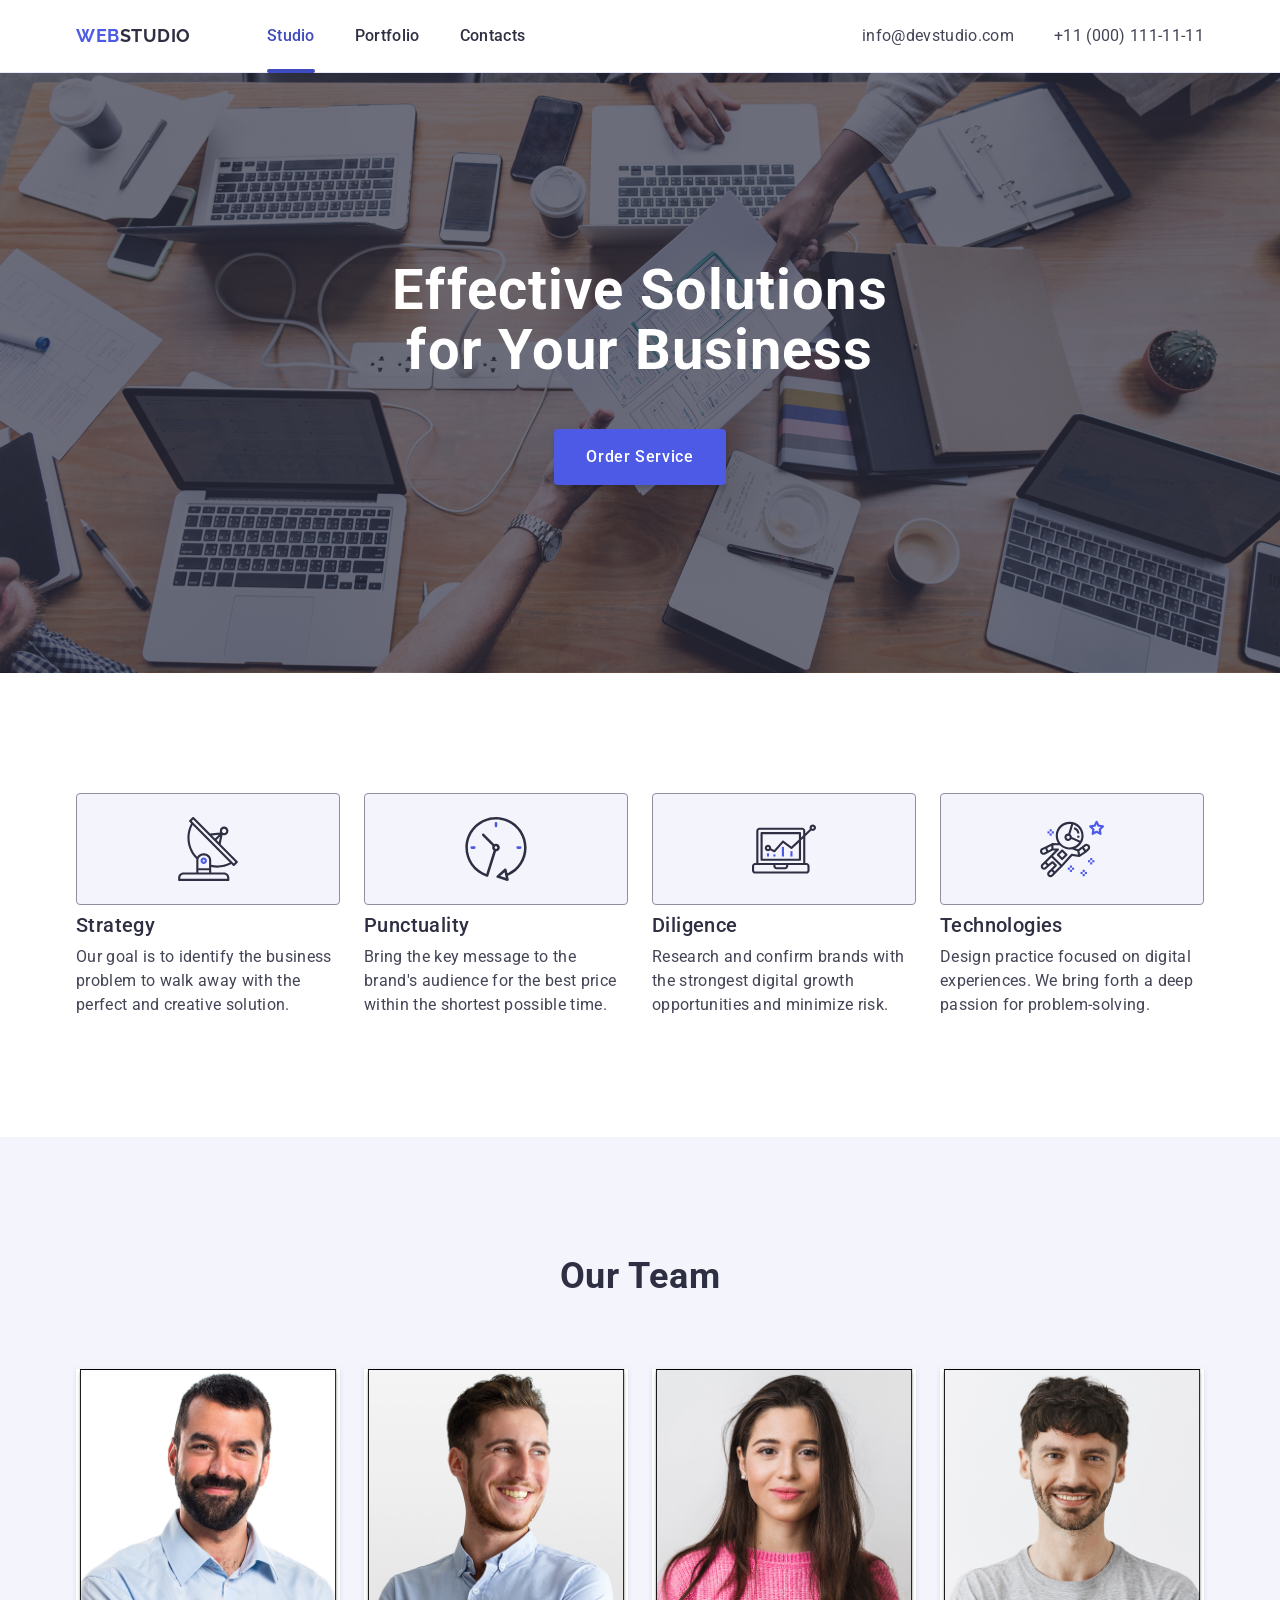
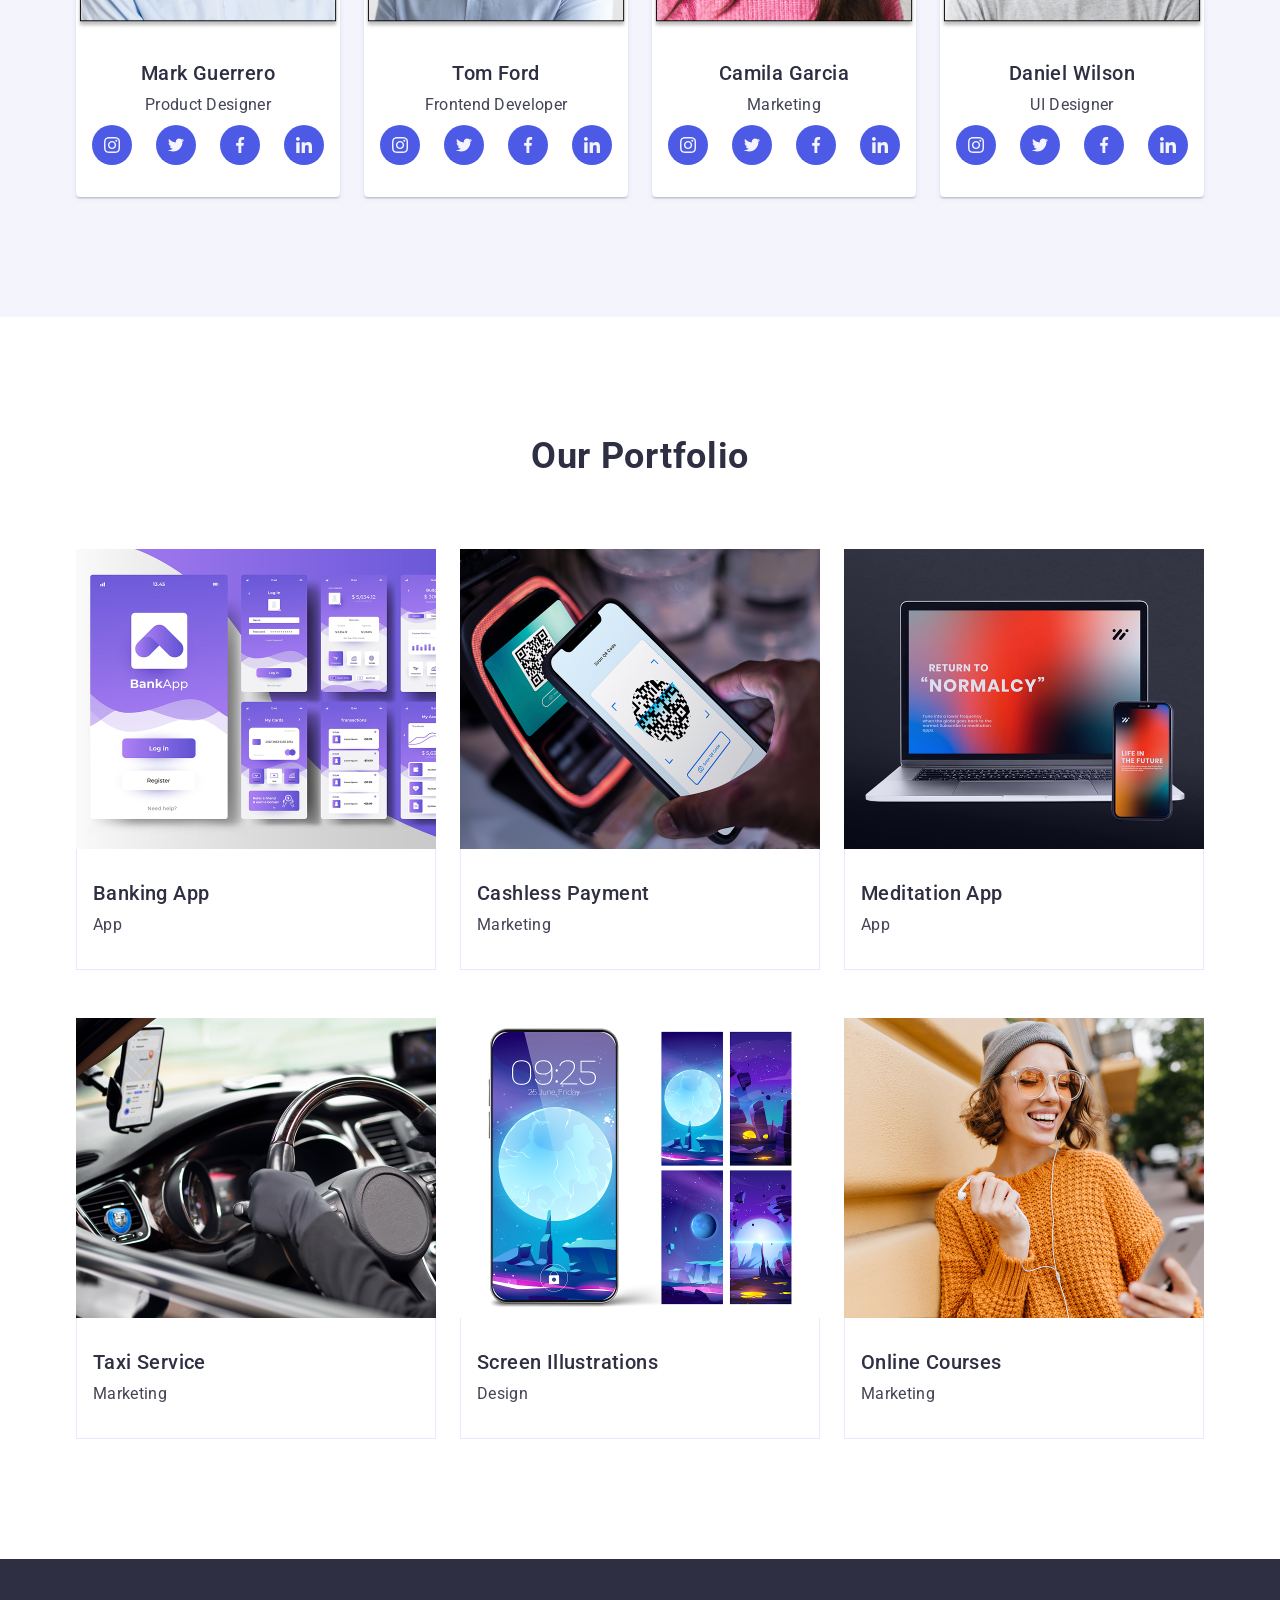
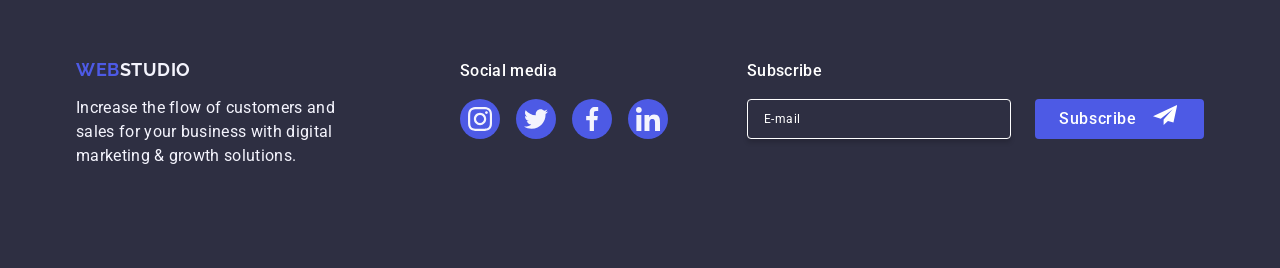
==== index.html @ 152a60a1 "Initial commit" ====
<!DOCTYPE html>
<html lang="en">

<head>
    <meta charset="UTF-8">
    <meta name="viewport" content="width=device-width, initial-scale=1.0">
    <title>Document</title>
    <link rel="preconnect" href="https://fonts.googleapis.com">
    <link rel="preconnect" href="https://fonts.gstatic.com" crossorigin>
    <link href="https://fonts.googleapis.com/css2?family=Raleway:ital,wght@0,100..900;1,100..900&family=Roboto:ital,wght@0,100..900;1,100..900&display=swap" rel="stylesheet">
    <link rel="stylesheet" href="https://cdnjs.cloudflare.com/ajax/libs/modern-normalize/3.0.1/modern-normalize.min.css" integrity="sha512-q6WgHqiHlKyOqslT/lgBgodhd03Wp4BEqKeW6nNtlOY4quzyG3VoQKFrieaCeSnuVseNKRGpGeDU3qPmabCANg==" crossorigin="anonymous" referrerpolicy="no-referrer"/>
    <link rel="stylesheet" href="./css/styles.css"/>
</head>

<body>
    <header class="header">
        <div class="container">
        <div class="start-point">
         <nav class="aligner">
             <a href="./index.html" class="logo"><span class="accent">Web</span>Studio</a>

              <ul class="nav">
                  <li>
                    <a href="./index.html" class="main-link current">Studio</a>
                  </li>
                  <li><a href="" class="nav-link">Portfolio</a></li>
                  <li><a href="" class="nav-link">Contacts</a></li>
              </ul>
         </nav>

         <address class="contacts">
              <ul class="contacts-list">
                  <li><a href="mailto:info@devstudio.com" class="link">info@devstudio.com</a></li>
                  <li><a href="tel:+110001111111" class="link">+11 (000) 111-11-11</a></li>
              </ul>
         </address>
        </div>
        </div>
    </header>

    <main class="main">
        
            <section class="main-page">
                <div class="container"> 
                <h1 class="main-title">Effective Solutions for Your Business</h1>
                
                <button type="button" class="main-page-button">Order Service</button>
                </div>
            </section>
       

        
            <section class="features-section">
                <div class="container">
                <h2 class="visually-hidden">Our Features</h2>
                <ul class="feature-list">
                    <li class="feature-item">

                        <div class="feature-icon-box">
                        <svg width="64" height="64">
                            <use href="./images/icons.svg#icon-antenna"></use>
                        </svg>
                        </div>

                        <h3 class="mini-title">Strategy</h3>
                        <p class="features-text">Our goal is to identify the business problem to walk away with the perfect and creative solution.</p>
                    </li>
                    <li class="feature-item">

                        <div class="feature-icon-box">
                        <svg width="64" height="64">
                            <use href="./images/icons.svg#icon-clock"></use>
                        </svg>
                        </div>

                        <h3 class="mini-title">Punctuality</h3>
                        <p class="features-text">Bring the key message to the brand's audience for the best price within the shortest possible time.</p>
                    </li>
                    <li class="feature-item">

                        <div class="feature-icon-box">
                        <svg width="64" height="64">
                            <use href="./images/icons.svg#icon-diagram"></use>
                        </svg>
                        </div>

                        <h3 class="mini-title">Diligence</h3>
                        <p class="features-text">Research and confirm brands with the strongest digital growth opportunities and minimize risk.</p>
                    </li>
                    <li class="feature-item">

                        <div class="feature-icon-box">
                        <svg width="64" height="64">
                            <use href="./images/icons.svg#icon-astronaut"></use>
                        </svg>
                        </div>

                        <h3 class="mini-title">Technologies</h3>
                        <p class="features-text">Design practice focused on digital experiences. We bring forth a deep passion for problem-solving.</p>
                    </li>
                </ul>
                 </div>
            </section>
       

        
            <section class="our-team-wrapper">
                <div class="container">
                <h2 class="team-section-title">Our Team</h2>
                <ul class="our-team-list">
                    <li class="our-team-item">
                        <img src="./images/img-3.jpg" alt="Dark-haired bearded man" width="264" height="260" />
                        <div class="team-bottom-text">
                        <h3 class="team-name text-center">Mark Guerrero</h3>
                        <p class="team-description text-center" >Product Designer</p>
                        
                        <ul class="social-list">
  <li class="social-item">
    <a href="#" class="social-link">
      <svg width="16" height="16" class="social-icon">
        <use href="./images/icons.svg#icon-instagram"></use>
      </svg>
    </a>
  </li>

  <li class="social-item">
    <a href="#" class="social-link">
      <svg width="16" height="16" class="social-icon">
        <use href="./images/icons.svg#icon-twitter"></use>
      </svg>
    </a>
  </li>

  <li class="social-item">
    <a href="#" class="social-link">
      <svg width="16" height="16" class="social-icon">
        <use href="./images/icons.svg#icon-facebook"></use>
      </svg>
    </a>
  </li>

  <li class="social-item">
    <a href="#" class="social-link">
      <svg width="16" height="16" class="social-icon">
        <use href="./images/icons.svg#icon-linkedin"></use>
      </svg>
    
    </a>
  </li>

</ul>
</div>
                    </li>
                    <li class="our-team-item">
                        <img src="./images/img-2.jpg" alt="Brown-haired man with a short beard" width="264" height="260" />
                        <div class="team-bottom-text">
                        <h3 class="team-name text-center">Tom Ford</h3>
                        <p class="team-description text-center">Frontend Developer</p>
                    
                    <ul class="social-list">
  <li class="social-item">
    <a href="#" class="social-link">
      <svg width="16" height="16" class="social-icon">
        <use href="./images/icons.svg#icon-instagram"></use>
      </svg>
    </a>
  </li>

  <li class="social-item">
    <a href="#" class="social-link">
      <svg width="16" height="16" class="social-icon">
        <use href="./images/icons.svg#icon-twitter"></use>
      </svg>
    </a>
  </li>

  <li class="social-item">
    <a href="#" class="social-link">
      <svg width="16" height="16" class="social-icon">
        <use href="./images/icons.svg#icon-facebook"></use>
      </svg>
    </a>
  </li>

  <li class="social-item">
    <a href="#" class="social-link">
      <svg width="16" height="16" class="social-icon">
        <use href="./images/icons.svg#icon-linkedin"></use>
      </svg>
    </a>
  </li>
</ul>
</div>
                    </li>
                    <li class="our-team-item">
                        <img src="./images/img-1.jpg" alt="Young lady with long dark hair" width="264" height="260" />
                        <div class="team-bottom-text">
                        <h3 class="team-name text-center">Camila Garcia</h3>
                        <p class="team-description text-center">Marketing</p>
                    
                    <ul class="social-list">
  <li class="social-item">
    <a href="#" class="social-link">
      <svg width="16" height="16" class="social-icon">
        <use href="./images/icons.svg#icon-instagram"></use>
      </svg>
    </a>
  </li>

  <li class="social-item">
    <a href="#" class="social-link">
      <svg width="16" height="16" class="social-icon">
        <use href="./images/icons.svg#icon-twitter"></use>
      </svg>
    </a>
  </li>

  <li class="social-item">
    <a href="#" class="social-link">
      <svg width="16" height="16" class="social-icon">
        <use href="./images/icons.svg#icon-facebook"></use>
      </svg>
    </a>
  </li>

  <li class="social-item">
    <a href="#" class="social-link">
      <svg width="16" height="16" class="social-icon">
        <use href="./images/icons.svg#icon-linkedin"></use>
      </svg>
    </a>
  </li>
</ul>
</div>
                    </li>
                    <li class="our-team-item">
                        <img src="./images/img.jpg" alt="A young smiling man with a disheveled hairstyle" width="264" height="260" />
                        <div class="team-bottom-text">
                        <h3 class="team-name text-center">Daniel Wilson</h3>
                        <p class="team-description text-center">UI Designer</p>
                    
                    <ul class="social-list">
  <li class="social-item">
    <a href="#" class="social-link">
      <svg width="16" height="16" class="social-icon">
        <use href="./images/icons.svg#icon-instagram"></use>
      </svg>
    </a>
  </li>

  <li class="social-item">
    <a href="#" class="social-link">
      <svg width="16" height="16" class="social-icon">
        <use href="./images/icons.svg#icon-twitter"></use>
      </svg>
    </a>
  </li>

  <li class="social-item">
    <a href="#" class="social-link">
      <svg width="16" height="16" class="social-icon">
        <use href="./images/icons.svg#icon-facebook"></use>
      </svg>
    </a>
  </li>

  <li class="social-item">
    <a href="#" class="social-link">
      <svg width="16" height="16" class="social-icon">
        <use href="./images/icons.svg#icon-linkedin"></use>
      </svg>
    </a>
  </li>
</ul>
</div>
                    </li>
                </ul>
                </div>
            </section>
        

        
            <section class="our-portfolio-wrapper">
            <div class="container">
                <h2 class="portfolio-section-title">Our Portfolio</h2>
                <ul class="portfolio-list">
                    <li class="portfolio-item">
                        <div class="portfolio-image-wrapper">
                        <img src="./images/row1-1.jpg" alt="Application pages" width="360" height="300"/>
                        <p class="portfolio-overlay">
            14 Stylish and User-Friendly App Design Concepts · Task Manager App · Calorie Tracker App · Exotic Fruit Ecommerce App · Cloud Storage App
        </p>
                        </div>
                        <div class="bottom-text">
                        <h3 class="portfolio-mini-title">Banking App</h3>
                        <p class="portfolio-description">App</p>
                        </div>
                    </li>
                    <li class="portfolio-item">
                        <div class="portfolio-image-wrapper">
                        <img src="./images/row1-2.jpg" alt="Debit mashing with phone payments" width="360" height="300"/>
                        <p class="portfolio-overlay">
            14 Stylish and User-Friendly App Design Concepts · Task Manager App · Calorie Tracker App · Exotic Fruit Ecommerce App · Cloud Storage App
          </p>
                        </div>
                        <div class="bottom-text">
                        <h3 class="portfolio-mini-title">Cashless Payment</h3>
                        <p class="portfolio-description">Marketing</p>
                        </div>
                    </li>
                    <li class="portfolio-item">
                        <div class="portfolio-image-wrapper">
                        <img src="./images/row1-3.jpg" alt="Laptop and phone applications" width="360" height="300"/>
                        <p class="portfolio-overlay">
            14 Stylish and User-Friendly App Design Concepts · Task Manager App · Calorie Tracker App · Exotic Fruit Ecommerce App · Cloud Storage App
        </p>
                        </div>
                        <div class="bottom-text">
                        <h3 class="portfolio-mini-title">Meditation App</h3>
                        <p class="portfolio-description">App</p>
                        </div>
                    </li>
                    <li class="portfolio-item">
                        <div class="portfolio-image-wrapper">
                        <img src="./images/row2-1.jpg" alt="Taxi Service apps" width="360" height="300"/>
                        <p class="portfolio-overlay">
            14 Stylish and User-Friendly App Design Concepts · Task Manager App · Calorie Tracker App · Exotic Fruit Ecommerce App · Cloud Storage App
        </p>
                        </div>
                        <div class="bottom-text">
                        <h3 class="portfolio-mini-title">Taxi Service</h3>
                        <p class="portfolio-description">Marketing</p>
                        </div>
                    </li>
                    <li class="portfolio-item">
                        <div class="portfolio-image-wrapper">
                        <img src="./images/row2-2.jpg" alt="Screen Illustrations" width="360" height="300"/>
                        <p class="portfolio-overlay">
            14 Stylish and User-Friendly App Design Concepts · Task Manager App · Calorie Tracker App · Exotic Fruit Ecommerce App · Cloud Storage App
        </p>
                        </div>
                        <div class="bottom-text">
                        <h3 class="portfolio-mini-title">Screen Illustrations</h3>
                        <p class="portfolio-description">Design</p>
                        </div>
                    </li>
                    <li class="portfolio-item">
                      <div class="portfolio-image-wrapper">
                        <img src="./images/row2-3.jpg" alt="Use of Online Courses app" width="360" height="300"/>
                        <p class="portfolio-overlay">
            14 Stylish and User-Friendly App Design Concepts · Task Manager App · Calorie Tracker App · Exotic Fruit Ecommerce App · Cloud Storage App
        </p>
      </div>
                        <div class="bottom-text">
                        <h3 class="portfolio-mini-title">Online Courses</h3>
                        <p class="portfolio-description">Marketing</p>
                        </div>
                    </li>
                </ul> 
            </div>
            </section>
       
    </main>

    <footer class="ending">
        <div class="container">


          <div class="footer-wrapper">
        <div class="footer-info">
        <a href="./index.html" class="ending-logo"><span class="accent">Web</span>Studio</a>

        <p class="ending-text">Increase the flow of customers and sales for your business with digital marketing & growth solutions.</p>
</div>

      <div class="footer-social">
  <p class="footer-social-title">Social media</p>

  <ul class="footer-social-list">
    <li class="footer-social-item">
      <a href="#" class="footer-social-link">
        <svg width="24" height="24" class="footer-social-icon">
          <use href="./images/icons.svg#icon-instagram"></use>
        </svg>
      </a>
    </li>

    <li class="footer-social-item">
      <a href="#" class="footer-social-link">
        <svg width="24" height="24" class="footer-social-icon">
          <use href="./images/icons.svg#icon-twitter"></use>
        </svg>
      </a>
    </li>

    <li class="footer-social-item">
      <a href="#" class="footer-social-link">
        <svg width="24" height="24" class="footer-social-icon">
          <use href="./images/icons.svg#icon-facebook"></use>
        </svg>
      </a>
    </li>

    <li class="footer-social-item">
      <a href="#" class="footer-social-link">
        <svg width="24" height="24" class="footer-social-icon">
          <use href="./images/icons.svg#icon-linkedin"></use>
        </svg>
      </a>
    </li>
  </ul>
</div> 

<div class="footer-subscribe">
  <p class="footer-subscribe-text">Subscribe</p>

  <form class="footer-form">
    <input 
      type="email" 
      name="email" 
      placeholder="E-mail"
      class="footer-input"
    />

    <button type="submit" class="footer-btn">
      Subscribe
      <span class="plane">
      <svg width="24" height="24">
        <use href="./images/icons.svg#icon-send"></use>
      </svg>
    </span>
    </button>
  </form>
</div>

</div>
        </div>
    </footer>

<div class="backdrop">
  <div class="modal">

    <button type="button" class="modal-close">
      <svg class="close-icon" width="8" height="8">
    <use href="./images/icons.svg#icon-close-black"></use>
  </svg>
    </button>

    <p class="modal-title">
      Leave your contacts and we will call you back
    </p>

    <form class="modal-form">

      <div class="form-field">  
<label for="user-name" class="form-label">Name</label>
 <div class="input-wrap">
<input type="text"  name="user-name" class="form-input" id="user-name" />
<svg class="input-icon" width="18" height="24">
    <use href="./images/icons.svg#icon-person-black"></use>
  </svg>
</div>
      </div>

      <div class="form-field">
        <label for="user-phone" class="form-label">Phone</label>
        <div class="input-wrap">  
        <input type="tel" name="user-phone" class="form-input" id="user-phone" />
         <svg class="input-icon" width="18" height="24">
    <use href="./images/icons.svg#icon-phone-black"></use>
  </svg>
</div>
      </div>

<div class="form-field">
        <label for="user-email" class="form-label">Email</label>
        <div class="input-wrap">
         <input type="email" name="user-email" class="form-input" id="user-email" />
        <svg class="input-icon" width="18" height="24">
    <use href="./images/icons.svg#icon-email-black"></use>
  </svg>      
</div>
      </div>

      <div class="form-field">
        <div class="input-wrap">
        <label for="user-comment" class="form-label">Comment</label>
        <textarea class="form-textarea" name="user-comment" placeholder="Text input" id="user-comment"></textarea>
</div>
      </div>

      <div class="form-checkbox">
     <input type="checkbox" id="policy" name="policy" class="checkbox-input visually-hidden"/>

<label for="policy" class="checkbox-label">
  <span class="custom-checkbox">
    <svg class="accept-icon" width="10" height="8">
      <use href="./images/icons.svg#icon-accept"></use>
    </svg>
  </span>

  <span class="checkbox-text">
    I accept the terms and conditions of the 
    <a href="" class="checkbox-link">Privacy Policy</a>
  </span>
</label>
    </div>

      <button type="submit" class="modal-btn">
        Send
      </button>

 </form>
 </div>
 </div>
</body>
</html>
---- css/styles.css ----
body{
    font-family: "Roboto", sans-serif;
    font-weight: 400;
    font-size: 16px;
    line-height: 1.5;
    letter-spacing: 0.02em;
    color: #434455;
    background-color: #fff;
    margin: 0;
    padding: 0;
}

a {
    text-decoration: none;
    color: #434455;
    font-style: normal;
}

address {
    font-style: normal;

}

ul {
    list-style-type: none;
    margin: 0;
    padding-left: 0;
}

img {
	display: block;
    max-width: 100%;
}

h1, h2, h3 {
    margin: 0;
}

p {
    margin: 0;
}

.text-center {
    text-align: center;
}

.header {
  border-bottom: 1px solid #e7e9fc;
  padding: 0;
  background: #fff;
  box-shadow: 0 1px 6px 0 rgba(46, 47, 66, 0.08), 0 1px 1px 0 rgba(46, 47, 66, 0.16), 0 2px 1px 0 rgba(46, 47, 66, 0.08);
background: #fff;
}


.container {
max-width: 1158px; 
padding: 0 15px;
margin: 0 auto; 
}

.logo {
    font-family: "Raleway", sans-serif;
    font-weight: 700;
    font-size: 18px;
    line-height: 1.17;
    letter-spacing: 0.03em;
    text-transform: uppercase;
    color: #2e2f42;
}

.accent {
    color: #4d5ae5;
}

.nav {
    display: flex;
    gap: 40px;
}

.link {
    padding: 24px 0;
    display: block;
    transition-property: color;
  transition-duration: 250ms;
  transition-timing-function: cubic-bezier(0.4, 0, 0.2, 1);
}

.link:hover, 
.link:focus {
    color: #404bbf;
}

.main-link {
    color: #2e2f42;
      font-weight: 500;
  padding: 24px 0;
  display: block;
  transition: color;
      transition-property: color;
    transition-duration: 250ms;
    transition-timing-function: cubic-bezier(0.4, 0, 0.2, 1);
}

.main-link:hover, .main-link:focus {
    color: #404bbf;
}

.current {
    color: #404bbf;
    position: relative;
}

.current::after {
    content: "";
    position: absolute;
    left: 0;
    bottom: -1px;

    width: 100%;
    height: 4px;

    background-color: #404bbf;
    border-radius: 2px;
}

.nav-link {
  font-weight: 500;
  padding: 24px 0;
  display: block;
  color: #2e2f42;
  transition: color;
      transition-property: color;
    transition-duration: 250ms;
    transition-timing-function: cubic-bezier(0.4, 0, 0.2, 1);
}

.nav-link:hover, .nav-link:focus {
    color: #404bbf;
}

.start-point {
    display: flex;
    justify-content: space-between;
    align-items: center;
}

.aligner {
      display: flex;
  align-items: center;
  gap: 76px;
}

.contacts-list {
  display: flex;
  gap: 40px;
}

.main-page {
background-color: #2e2f42;
background-image: linear-gradient(to bottom, rgba(46, 47, 66, 0.7), rgba(46, 47, 66, 0.7)), url("../images/people-office.jpg");
background-repeat: no-repeat; 
background-size: cover;
background-position: center;
padding-top: 188px;
text-align: center;
color: #fff;
padding-bottom: 188px;
max-width: 1440px;
margin: 0 auto
}

.main-title {
font-weight: 700;
font-size: 56px;
line-height: 1.07;
letter-spacing: 0.02em;
text-align: center;
color: #fff;
    max-width: 496px;
    margin: 0 auto 48px;
    padding: 0;
}

.main-page-button {
    box-shadow: 0 4px 4px 0 rgba(0, 0, 0, 0.15);
    background-color: #4d5ae5;
    font-weight: 500;
    font-size: 16px;
    line-height: 1.5;
    letter-spacing: 0.04em;
    color: #fff;
    cursor: pointer;
    border: none;
    padding: 16px 32px;
    border-radius: 4px;
    transition-property: background-color;
    transition-duration: 250ms;
    transition-timing-function: cubic-bezier(0.4, 0, 0.2, 1);
}

.main-page-button:hover,
.main-page-button:focus {
    background-color: #404bbf;
}

.mini-title {
    font-weight: 500;
    font-size: 20px;
    line-height: 1.2;
    letter-spacing: 0.02em;
    color: #2e2f42;
    margin-bottom: 8px;
    margin-top: 0;
    text-align: left;
}

.feature-list {
   display: flex;
  gap: 24px; 
}

.feature-icon-box {
    display: flex;
    align-items: center;
    justify-content: center;

    height: 112px;
    margin-bottom: 8px;

    background-color: #f4f4fd;
    border: 1px solid #8e8f99;
    border-radius: 4px;
}

.feature-item {
    width: calc((100% - 72px) / 4);
}

.features-text {
    text-align: left;
    margin-bottom: 0;
}

.features-section {
    padding: 120px 0;
}

.visually-hidden {
    position: absolute;
    width: 1px;
    height: 1px;
    margin: -1px;
    border: 0;
    padding: 0;

    white-space: nowrap;
    clip-path: inset(100%);
    clip: rect(0 0 0 0);
    overflow: hidden;
}

.team-section-title {
   font-weight: 700;
    font-size: 36px;
    line-height: 1.11;
    letter-spacing: 0.02em;
    text-align: center;
    color: #2e2f42;
 margin-bottom: 72px;
    padding-top: 0
}

.our-team-wrapper {
    background: #f4f4fd;
        padding: 120px 0;
    text-align: center;
}

.our-team-list {
    display: flex;
    gap: 24px;
    margin-top: 0
}

.our-team-item {
    background-color: #fff;
    border-radius: 0 0 4px 4px;
    box-shadow: 0 2px 1px 0 rgba(46, 47, 66, 0.08), 0 1px 1px 0 rgba(46, 47, 66, 0.16), 0 1px 6px 0 rgba(46, 47, 66, 0.08);
    flex-basis: calc((100% - 72px) / 4)
}

.team-bottom-text {
padding: 32px 16px;
}

.team-name {
text-align: center;
letter-spacing: 0.02em;
text-align: center;
color: #2e2f42;
font-weight: 500;
font-size: 20px;
line-height: 1.2;
    margin-top: 0;
    margin-bottom: 8px;
}

.team-description {
text-align: center;
font-weight: 400;
font-size: 16px;
line-height: 1.5;
letter-spacing: 0.02em;
color: #434455;
}

.social-list {
    display: flex;
    justify-content: center;
    gap: 24px;
    margin-top: 8px;
}

.social-item {
    width: 40px;
    height: 40px;
}

.social-link {
    width: 100%;
    height: 100%;

    display: flex;
    align-items: center;
    justify-content: center;

    background-color: #4d5ae5;
    border-radius: 50%;
    transition-property: background-color;
    transition-duration: 250ms;
    transition-timing-function: cubic-bezier(0.4, 0, 0.2, 1);
}

.social-icon {
    fill: #f4f4fd;
}

.social-link:hover,
.social-link:focus {
    background-color: #404bbf;
}

.portfolio-section-title {
font-weight: 700;
    font-size: 36px;
    line-height: 1.11;
    letter-spacing: 0.02em;
    text-align: center;
    color: #2e2f42;
    margin-bottom: 72px;
}

.portfolio-image-wrapper {
    position: relative;
    overflow: hidden;
}

.portfolio-overlay {
    position: absolute;
    top: 0;
    left: 0;

    width: 100%;
    height: 100%;

    background-color: #4d5ae5;
    color: #f4f4fd;

    padding: 40px 32px;

    transform: translateY(100%);
    transition-property: transform;
    transition-duration: 250ms;
    transition-timing-function: cubic-bezier(0.4, 0, 0.2, 1);
}

.portfolio-item {
    background: #fff;
    cursor: pointer;
    transition-property: box-shadow;
    transition-duration: 250ms;
    transition-timing-function: cubic-bezier(0.4, 0, 0.2, 1);
}

.portfolio-item:hover {
 box-shadow:
 0 2px 1px 0 rgba(46, 47, 66, 0.08), 
 0 1px 1px 0 rgba(46, 47, 66, 0.16),
 0 1px 6px 0 rgba(46, 47, 66, 0.08);
}

.portfolio-item:hover .portfolio-overlay {
    transform: translateY(0);
}

.portfolio-mini-title {
    font-weight: 500;
    font-size: 20px;
    line-height: 1.2;
    letter-spacing: 0.02em;
    color: #2e2f42;
    margin: 0 0 8px 0;
    padding: 0;
}

.portfolio-list {
    display: flex;
    flex-wrap: wrap;
    column-gap: 24px;
    row-gap: 48px;
}

.portfolio-description {
    font-weight: 400;
    font-size: 16px;
    line-height: 1.5;
    letter-spacing: 0.02em;
    color: #434455;
    margin: 0;
    text-align: left;
    margin: 0;
    padding: 0;
}

.our-portfolio-wrapper {
padding: 120px 0;
}

.bottom-text {
    padding: 32px 16px;
    border: 1px solid #e7e9fc;
    border-top: none;
}

.ending {
    background-color: #2e2f42;
    color: #f4f4fd;
     padding: 100px 0;
}

.ending-logo {
    color: #f4f4fd;
    font-family: "Raleway", sans-serif;
    font-weight: 700;
    font-size: 18px;
    line-height: 1.17;
    letter-spacing: 0.03em;
    text-transform: uppercase;
    display: inline-block; /* или block */
    margin-bottom: 16px;
}

.ending-text {
  max-width: 264px;
  margin-top: 0px;
  text-align: left;

}

.footer-info {
    margin-right: 120px;
}

.footer-social-title {
    font-weight: 500;
    font-size: 16px;
    color: #fff;
    margin-bottom: 16px;
}

.footer-social-list {
    display: flex;
    gap: 16px;
}

.footer-social-item {
    width: 40px;
    height: 40px;
}

.footer-social-link {
    width: 100%;
    height: 100%;

    display: flex;
    align-items: center;
    justify-content: center;

    background-color: #4d5ae5;
    border-radius: 50%;

    transition-property: background-color;
    transition-duration: 250ms;
    transition-timing-function: cubic-bezier(0.4, 0, 0.2, 1);
}

.footer-social-icon {
    fill: #f4f4fd;
}

.footer-social-link:hover,
.footer-social-link:focus {
    background-color: #31d0aa;
}

.footer-wrapper {
    display: flex;
    align-items: baseline;
}

.plane {
    fill: #ffffff;
}

.footer-form {
    display: flex;
    gap: 24px;
}

.footer-input::placeholder {
color: #fff;
font-weight: 400;
font-size: 12px;
line-height: 2;
letter-spacing: 0.04em;
}

.footer-input {
    width: 264px;
    height: 40px;

    border: 1px solid #ffffff;
    border-radius: 4px;
    background-color: transparent;
    color: #fff;

    padding-left: 16px;

font-weight: 400;
font-size: 12px;

line-height: 2;
letter-spacing: 0.04em;
color: #fff;

box-shadow: 0px 4px 4px rgba(0, 0, 0, 0.15);

    /* ✅ transition в базовом состоянии */
    transition-property: border-color;
    transition-duration: 250ms;
    transition-timing-function: cubic-bezier(0.4, 0, 0.2, 1);
}

.footer-input:focus {
    border-color: #31d0aa;
    outline: none;
}

.footer-subscribe {
    display: flex;
    flex-direction: column;
    margin-left: auto;
}


.footer-subscribe-text {
    margin-bottom: 16px;
    font-weight: 500;
font-size: 16px;

/* line-height: 24px; */ 
line-height: 1.5;
letter-spacing: 0.02em;
color: #fff;
}

.footer-btn {
    display: flex;
    align-items: center;
    gap: 16px;

    padding: 8px 24px;

    border-radius: 4px;
width: 169px;
height: 40px;

    background-color: #4d5ae5;
    color: #fff;

    border: none;
    cursor: pointer;

    transition: background-color 250ms cubic-bezier(0.4, 0, 0.2, 1);

    font-weight: 500;
font-size: 16px;

/* line-height: 24px; */ 
line-height: 1.5;
letter-spacing: 0.04em;
text-align: center;
color: #fff;
}

.footer-btn:hover,
.footer-btn:focus {
    background-color: #31d0aa;
}

.main {
    flex-grow: 1;
}

.backdrop {
    position: fixed;
    top: 0;
    left: 0;
    width: 100%;
    height: 100%;

    background-color: rgba(46, 47, 66, 0.4);

    display: flex;
    align-items: center;
    justify-content: center;

    opacity: 0;
    visibility: hidden;
    pointer-events: none;

    transition: opacity 250ms cubic-bezier(0.4, 0, 0.2, 1),
                visibility 250ms cubic-bezier(0.4, 0, 0.2, 1);
}

.backdrop.is-open {
    opacity: 1;
    visibility: visible;
    pointer-events: auto;
}

.modal {
    width: 408px;
    min-height: 584px;

    background: #fcfcfc;
    border-radius: 4px;

    padding: 72px 24px 24px;

    position: relative;

    box-shadow: 0 1px 1px 0 rgba(0, 0, 0, 0.14), 0 1px 3px 0 rgba(0, 0, 0, 0.12), 0 2px 1px 0 rgba(0, 0, 0, 0.2);

    transition: transform 250ms cubic-bezier(0.4, 0, 0.2, 1);
     transform: scale(0.95);
}

.backdrop.is-open .modal {
    transform: scale(1);
}

label {
    color:#8e8f99;
}

.modal-close {
    position: absolute;
    top: 24px;
    right: 24px;

    width: 24px;
    height: 24px;

    background-color: #e7e9fc;
    border-radius: 50%;
    border: 1px solid rgba(0, 0, 0, 0.1);

    display: flex;
    align-items: center;
    justify-content: center;

    cursor: pointer;

    transition: background-color 250ms cubic-bezier(0.4, 0, 0.2, 1),
                border-color 250ms cubic-bezier(0.4, 0, 0.2, 1);
}

.modal-close:hover,
.modal-close:focus {
    background-color: #404bbf;
    border-color: #404bbf;
}

.modal-close:hover .close-icon,
.modal-close:focus .close-icon {
    fill: #ffffff;
}

.close-icon {
fill: #2e2f42;;
   
transition: fill 250ms cubic-bezier(0.4, 0, 0.2, 1);
transition-duration: 250ms;
transition-timing-function: cubic-bezier(0.4, 0, 0.2, 1);
}

.modal-title {
   font-weight: 500;
font-size: 16px;

/* line-height: 24px; */ 
line-height: 1.5;
letter-spacing: 0.02em;
text-align: center;
color: #2e2f42;
margin-bottom: 16px;
}

.form-field {
    margin-bottom: 8px;
}

.form-field:last-of-type {
    margin-bottom: 16px;
}

.form-label {
    display: block;
    font-size: 12px;
    margin-bottom: 4px;
}

.form-input {
    width: 100%; 
    height: 40px; 
    border: 1px solid rgba(46, 47, 66, 0.4); 
    border-radius: 4px; 
    padding: 8px; 
    transition-property: border-color; 
    transition-duration: 250ms; 
    transition-timing-function: cubic-bezier(0.4, 0, 0.2, 1); 
}

.form-input:focus {
    border: 1px solid #4d5ae5;
    outline: none;
}

.form-textarea {
    width: 100%;
    height: 120px;

    border: 1px solid rgba(46, 47, 66, 0.4);
    border-radius: 4px;

    padding: 8px 16px;
    resize: none;

    transition-property: border-color;
    transition-duration: 250ms;
    transition-timing-function: cubic-bezier(0.4, 0, 0.2, 1);
}

.form-textarea:focus {
    border-color: #4d5ae5;
    outline: none;
}

.form-textarea::placeholder {
font-weight: 400;
font-size: 12px;
line-height: 1.16667;
letter-spacing: 0.04em;
color: rgba(46, 47, 66, 0.4);
}

.checkbox-label {
  display: flex;
  align-items: center;
  gap: 8px;
}

.custom-checkbox {
  width: 16px;
  height: 16px;

  display: flex;
  align-items: center;
  justify-content: center;

  border: 1px solid rgba(46, 47, 66, 0.4);
  border-radius: 2px;

  transition: background-color 250ms cubic-bezier(0.4,0,0.2,1),
              border-color 250ms cubic-bezier(0.4,0,0.2,1);
}

.accept-icon {
    justify-content: center;
    fill: #f4f4fd;
    opacity: 0;

    transition: opacity 250ms cubic-bezier(0.4, 0, 0.2, 1);
}

.checkbox-input:checked + .checkbox-label .accept-icon {
  fill: #fff;
  opacity: 1;
}

.checkbox-link {
    color: #4d5ae5;
    text-decoration: underline;

    transition: color 250ms cubic-bezier(0.4, 0, 0.2, 1);
}

.checkbox-link:hover,
.checkbox-link:focus {
    color: #404bbf;
}

.checkbox-input:checked + .checkbox-label .custom-checkbox {
    background-color: #404bbf;
    border-color: #404bbf;
    border: 1px solid #404bbf;
border-radius: 2px;
}

.checkbox-text {
    font-weight: 400;
font-size: 12px;

line-height: 1.16667;
letter-spacing: 0.04em;
color: #8e8f99;
}

.modal-btn {
    display: block;
    margin: 24px auto 0;
    min-width: 169px;
    height: 56px;

    padding: 16px 32px;
    border: none;
    border-radius: 4px;

    background-color: #4d5ae5;
    color: #fff;

    cursor: pointer;

    transition-property: background-color;
    transition-duration: 250ms;
    transition-timing-function: cubic-bezier(0.4, 0, 0.2, 1);

    font-weight: 500;
    font-size: 16px;
    line-height: 1.5;
letter-spacing: 0.04em;
}

.modal-btn:hover,
.modal-btn:focus {
    background-color: #404bbf;
}

.input-wrap {
    position: relative;
}

.form-input {
    padding-left: 38px; /* ← ВАЖНО */

}

.form-input:focus + .input-icon {
    fill: #4d5ae5;
    transition-property: fill;
    transition-duration: 250ms;
    transition-timing-function: cubic-bezier(0.4, 0, 0.2, 1);

}



.input-icon {
      position: absolute;
    left: 16px;
    top: 50%;                 /* ← ключ */
    transform: translateY(-50%); /* ← ключ */

    fill: #2e2f42;

    transition: fill 250ms cubic-bezier(0.4, 0, 0.2, 1);
}
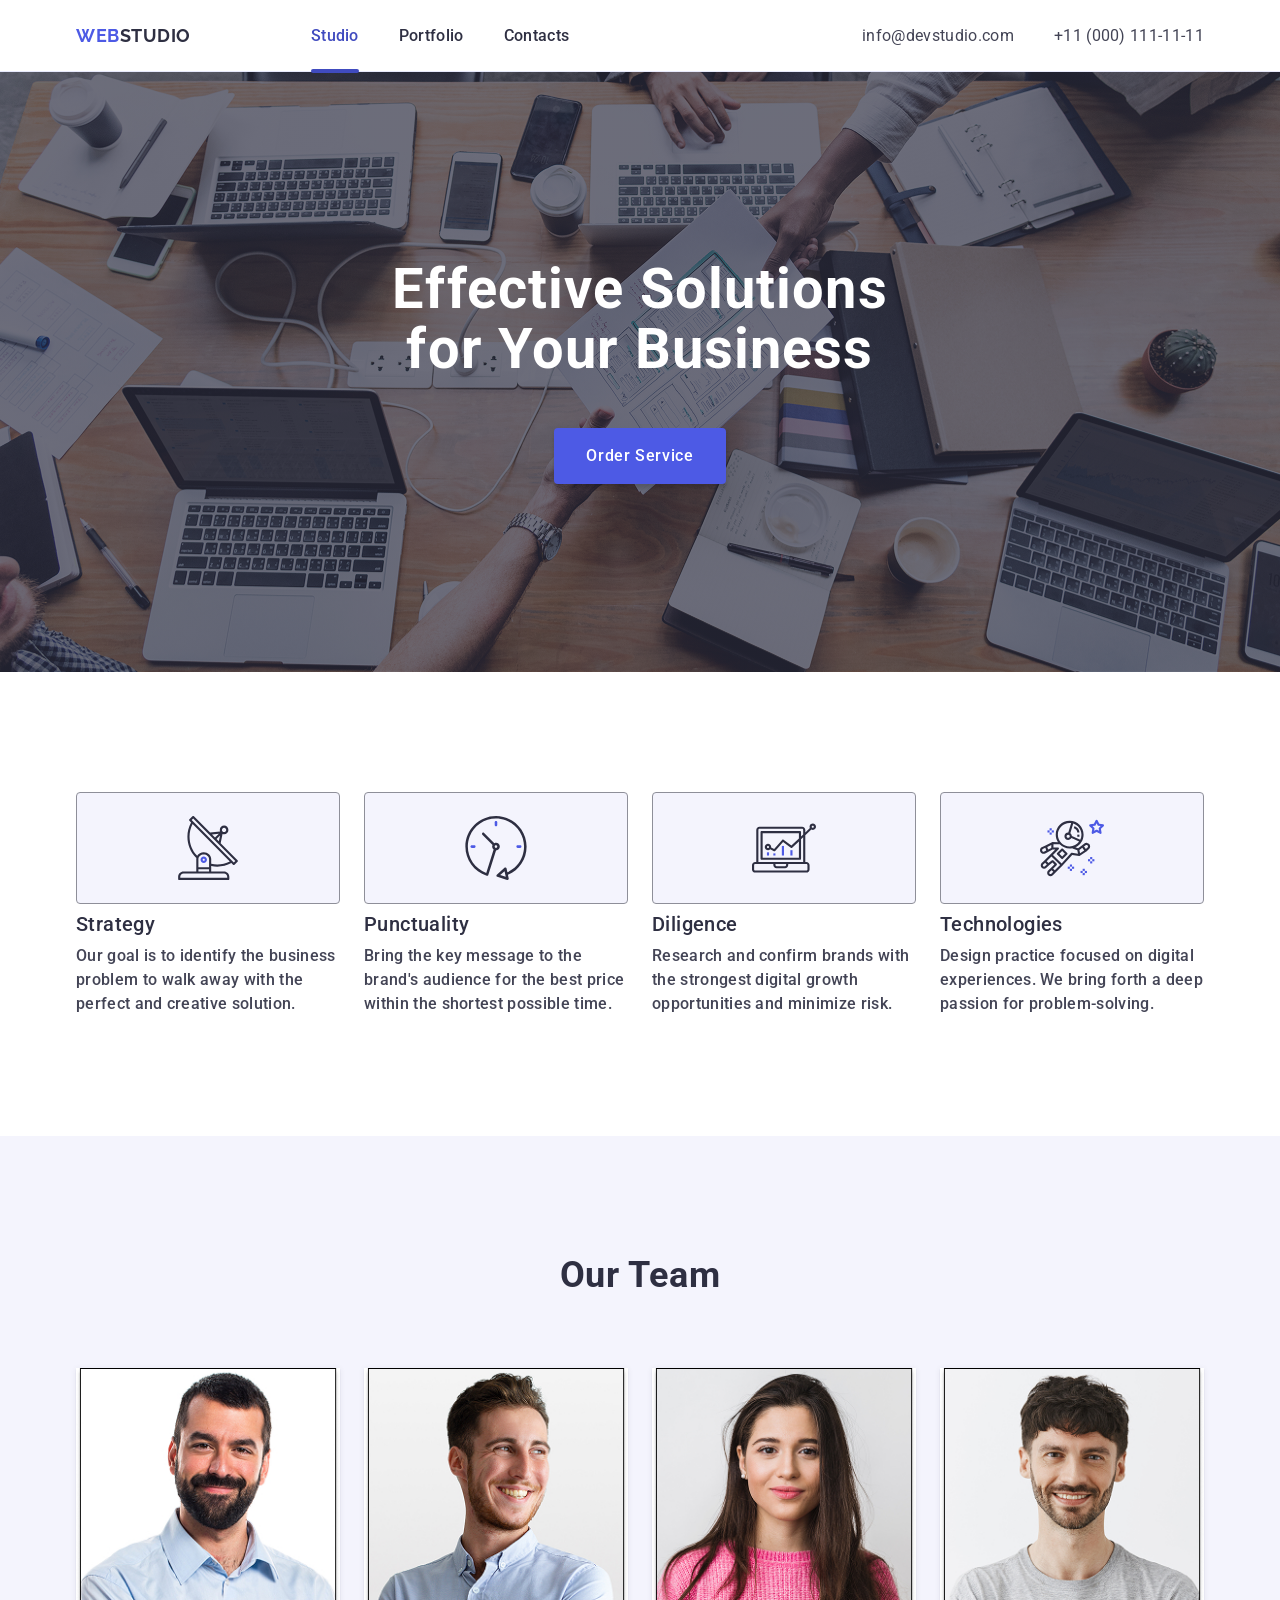
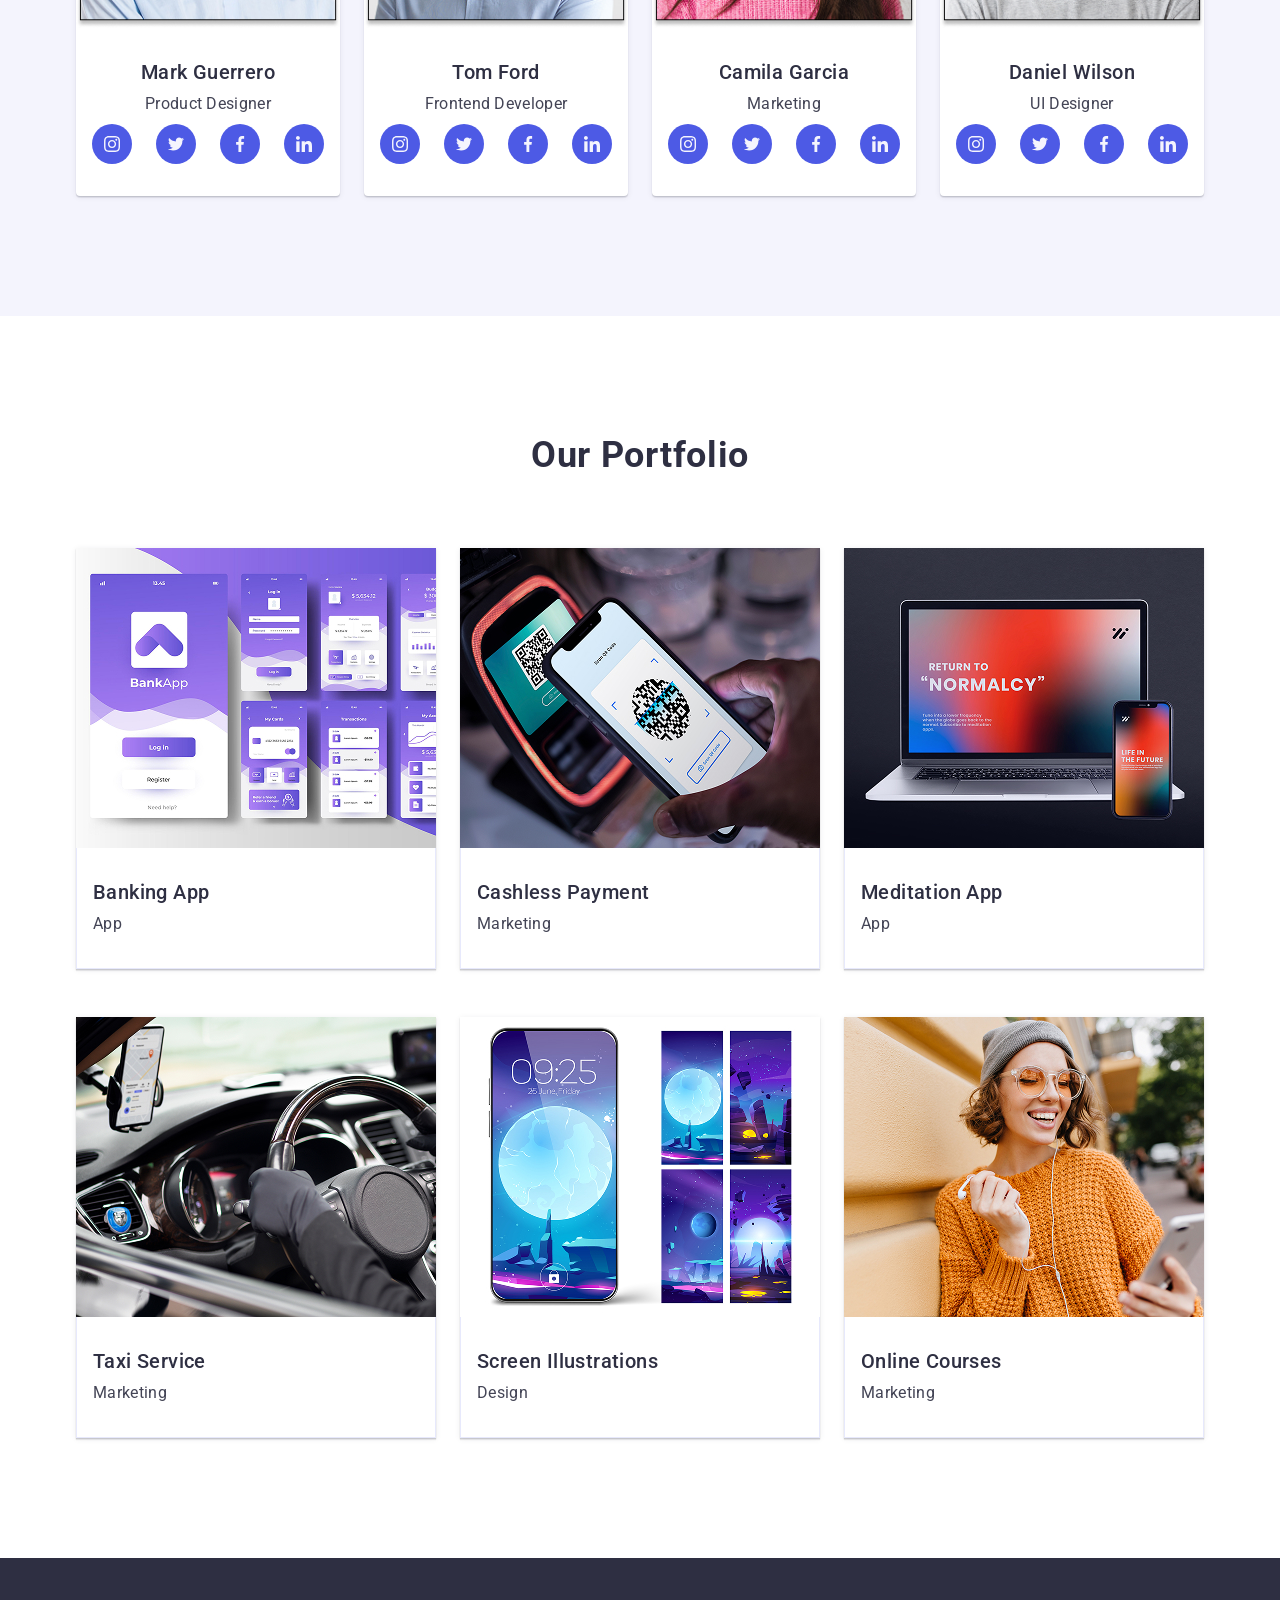
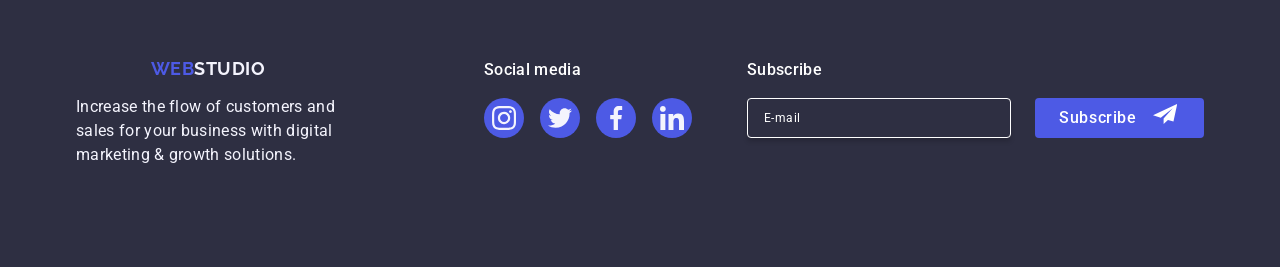
==== commit b7857bb9: "Main fix" ====
--- a/index.html
+++ b/index.html
@@ -34,6 +34,13 @@
                   <li><a href="tel:+110001111111" class="link">+11 (000) 111-11-11</a></li>
               </ul>
          </address>
+
+         <button class="burger-btn" type="button">
+          <svg width="24" height="24">
+            <use href="./images/icons.svg#icon-hero-icons"></use>
+          </svg> 
+        </button>
+
         </div>
         </div>
     </header>
@@ -109,7 +116,7 @@
                 <h2 class="team-section-title">Our Team</h2>
                 <ul class="our-team-list">
                     <li class="our-team-item">
-                        <img src="./images/img-3.jpg" alt="Dark-haired bearded man" width="264" height="260" />
+                        <img srcset="./images/img-9.jpg 1x, ./images/img-3-544-536@2x.jpg 2x" src="./images/img-9.jpg" alt="Dark-haired bearded man" width="264" height="260" />
                         <div class="team-bottom-text">
                         <h3 class="team-name text-center">Mark Guerrero</h3>
                         <p class="team-description text-center" >Product Designer</p>
@@ -152,7 +159,7 @@
 </div>
                     </li>
                     <li class="our-team-item">
-                        <img src="./images/img-2.jpg" alt="Brown-haired man with a short beard" width="264" height="260" />
+                        <img srcset="./images/img-8.jpg 1x, ./images/img-2-544-536@2x.jpg 2x" src="./images/img-8.jpg" alt="Brown-haired man with a short beard" width="264" height="260" />
                         <div class="team-bottom-text">
                         <h3 class="team-name text-center">Tom Ford</h3>
                         <p class="team-description text-center">Frontend Developer</p>
@@ -193,7 +200,7 @@
 </div>
                     </li>
                     <li class="our-team-item">
-                        <img src="./images/img-1.jpg" alt="Young lady with long dark hair" width="264" height="260" />
+                        <img srcset="./images/img-7.jpg 1x, ./images/img-1-544-536@2x.jpg 2x" src="./images/img-7.jpg" alt="Young lady with long dark hair" width="264" height="260" />
                         <div class="team-bottom-text">
                         <h3 class="team-name text-center">Camila Garcia</h3>
                         <p class="team-description text-center">Marketing</p>
@@ -234,7 +241,7 @@
 </div>
                     </li>
                     <li class="our-team-item">
-                        <img src="./images/img.jpg" alt="A young smiling man with a disheveled hairstyle" width="264" height="260" />
+                        <img srcset="./images/img-6.jpg 1x, ./images/img-544-536@2x.jpg 2x" src="./images/img-6.jpg" alt="A young smiling man with a disheveled hairstyle" width="264" height="260" />
                         <div class="team-bottom-text">
                         <h3 class="team-name text-center">Daniel Wilson</h3>
                         <p class="team-description text-center">UI Designer</p>
@@ -286,7 +293,7 @@
                 <ul class="portfolio-list">
                     <li class="portfolio-item">
                         <div class="portfolio-image-wrapper">
-                        <img src="./images/row1-1.jpg" alt="Application pages" width="360" height="300"/>
+                        <img srcset="./images/img-5.jpg 1x, ./images/row1-1-720-600@2x.jpg 2x" src="./images/img-5.jpg" alt="Application pages" width="360" height="300"/>
                         <p class="portfolio-overlay">
             14 Stylish and User-Friendly App Design Concepts · Task Manager App · Calorie Tracker App · Exotic Fruit Ecommerce App · Cloud Storage App
         </p>
@@ -298,7 +305,7 @@
                     </li>
                     <li class="portfolio-item">
                         <div class="portfolio-image-wrapper">
-                        <img src="./images/row1-2.jpg" alt="Debit mashing with phone payments" width="360" height="300"/>
+                        <img srcset="./images/img-4.jpg 1x, ./images/row1-2-720-600@2x.jpg 2x" src="./images/img-4.jpg"  alt="Debit mashing with phone payments" width="360" height="300"/>
                         <p class="portfolio-overlay">
             14 Stylish and User-Friendly App Design Concepts · Task Manager App · Calorie Tracker App · Exotic Fruit Ecommerce App · Cloud Storage App
           </p>
@@ -310,7 +317,7 @@
                     </li>
                     <li class="portfolio-item">
                         <div class="portfolio-image-wrapper">
-                        <img src="./images/row1-3.jpg" alt="Laptop and phone applications" width="360" height="300"/>
+                        <img srcset="./images/img-3.jpg 1x, ./images/row1-3-720-600@2x.jpg 2x" src="./images/img-3.jpg"  alt="Laptop and phone applications" width="360" height="300"/>
                         <p class="portfolio-overlay">
             14 Stylish and User-Friendly App Design Concepts · Task Manager App · Calorie Tracker App · Exotic Fruit Ecommerce App · Cloud Storage App
         </p>
@@ -322,7 +329,7 @@
                     </li>
                     <li class="portfolio-item">
                         <div class="portfolio-image-wrapper">
-                        <img src="./images/row2-1.jpg" alt="Taxi Service apps" width="360" height="300"/>
+                        <img srcset="./images/img-2.jpg 1x, ./images/row2-1-720-600@2x.jpg 2x" src="./images/img-2.jpg"  alt="Taxi Service apps" width="360" height="300"/>
                         <p class="portfolio-overlay">
             14 Stylish and User-Friendly App Design Concepts · Task Manager App · Calorie Tracker App · Exotic Fruit Ecommerce App · Cloud Storage App
         </p>
@@ -334,7 +341,7 @@
                     </li>
                     <li class="portfolio-item">
                         <div class="portfolio-image-wrapper">
-                        <img src="./images/row2-2.jpg" alt="Screen Illustrations" width="360" height="300"/>
+                        <img srcset="./images/img-1.jpg 1x, ./images/row2-2-720-600@2x.jpg 2x" src="./images/img-1.jpg" alt="Screen Illustrations" width="360" height="300"/>
                         <p class="portfolio-overlay">
             14 Stylish and User-Friendly App Design Concepts · Task Manager App · Calorie Tracker App · Exotic Fruit Ecommerce App · Cloud Storage App
         </p>
@@ -346,7 +353,7 @@
                     </li>
                     <li class="portfolio-item">
                       <div class="portfolio-image-wrapper">
-                        <img src="./images/row2-3.jpg" alt="Use of Online Courses app" width="360" height="300"/>
+                        <img srcset="./images/img.jpg 1x, ./images/row2-3-720-600@2x.jpg 2x" src="./images/img.jpg" alt="Use of Online Courses app" width="360" height="300"/>
                         <p class="portfolio-overlay">
             14 Stylish and User-Friendly App Design Concepts · Task Manager App · Calorie Tracker App · Exotic Fruit Ecommerce App · Cloud Storage App
         </p>
@@ -513,5 +520,71 @@
  </form>
  </div>
  </div>
+
+ <div class="mobile-menu">
+  <div class="mobile-menu-container">
+
+    <!-- Кнопка закрытия -->
+  <button type="button" class="mobile-menu-close">
+      <svg class="modal-close-icon" width="8" height="8">
+    <use href="./images/icons.svg#icon-close-black"></use>
+  </svg>
+    </button>
+
+    <!-- Навигация -->
+    <nav class="mobile-nav">
+      <ul class="mobile-nav-list">
+        <li><a href="#" class="mobile-main-link">Studio</a></li>
+        <li><a href="#" class="mobile-nav-link">Portfolio</a></li>
+        <li><a href="#" class="mobile-nav-link">Contacts</a></li>
+      </ul>
+    </nav>
+
+    <!-- Контакты + соцсети -->
+    <div class="mobile-bottom">
+      <address >
+        <ul class="mobile-contacts">
+          <li><a href="tel:+110001111111" class="mobile-phone-link">+11 (000) 111-11-11</a></li>
+          <li><a href="mailto:info@devstudio.com" class="mobile-contact-link">info@devstudio.com</a></li>
+        </ul>
+      </address>
+
+      <ul class="mobile-socials">
+        <li class="mobile-social-item">
+      <a href="#" class="mobile-social-link">
+        <svg width="24" height="24" class="footer-social-icon">
+          <use href="./images/icons.svg#icon-instagram"></use>
+        </svg>
+      </a>
+    </li>
+
+    <li class="mobile-social-item">
+      <a href="#" class="mobile-social-link">
+        <svg width="24" height="24" class="footer-social-icon">
+          <use href="./images/icons.svg#icon-twitter"></use>
+        </svg>
+      </a>
+    </li>
+
+    <li class="mobile-social-item">
+      <a href="#" class="mobile-social-link">
+        <svg width="24" height="24" class="footer-social-icon">
+          <use href="./images/icons.svg#icon-facebook"></use>
+        </svg>
+      </a>
+    </li>
+
+    <li class="mobile-social-item">
+      <a href="#" class="mobile-social-link">
+        <svg width="24" height="24" class="footer-social-icon">
+          <use href="./images/icons.svg#icon-linkedin"></use>
+        </svg>
+      </a>
+    </li>
+      </ul>
+    </div>
+
+  </div>
+</div>
 </body>
 </html>
--- a/css/styles.css
+++ b/css/styles.css
@@ -48,15 +48,16 @@
   border-bottom: 1px solid #e7e9fc;
   padding: 0;
   background: #fff;
-  box-shadow: 0 1px 6px 0 rgba(46, 47, 66, 0.08), 0 1px 1px 0 rgba(46, 47, 66, 0.16), 0 2px 1px 0 rgba(46, 47, 66, 0.08);
-background: #fff;
-}
-
+  box-shadow: 0 1px 6px 0 rgba(46, 47, 66, 0.08),
+              0 1px 1px 0 rgba(46, 47, 66, 0.16),
+              0 2px 1px 0 rgba(46, 47, 66, 0.08);
+
+}
 
 .container {
-max-width: 1158px; 
-padding: 0 15px;
-margin: 0 auto; 
+    max-width: 320px;
+    padding: 0 16px;
+    margin: 0 auto;
 }
 
 .logo {
@@ -74,16 +75,15 @@
 }
 
 .nav {
-    display: flex;
-    gap: 40px;
+    display: none;
 }
 
 .link {
     padding: 24px 0;
     display: block;
     transition-property: color;
-  transition-duration: 250ms;
-  transition-timing-function: cubic-bezier(0.4, 0, 0.2, 1);
+    transition-duration: 250ms;
+    transition-timing-function: cubic-bezier(0.4, 0, 0.2, 1);
 }
 
 .link:hover, 
@@ -93,35 +93,17 @@
 
 .main-link {
     color: #2e2f42;
-      font-weight: 500;
-  padding: 24px 0;
-  display: block;
-  transition: color;
-      transition-property: color;
+    font-weight: 500;
+    padding: 24px 0;
+    display: block;
+    transition: color;
+    transition-property: color;
     transition-duration: 250ms;
     transition-timing-function: cubic-bezier(0.4, 0, 0.2, 1);
 }
 
 .main-link:hover, .main-link:focus {
     color: #404bbf;
-}
-
-.current {
-    color: #404bbf;
-    position: relative;
-}
-
-.current::after {
-    content: "";
-    position: absolute;
-    left: 0;
-    bottom: -1px;
-
-    width: 100%;
-    height: 4px;
-
-    background-color: #404bbf;
-    border-radius: 2px;
 }
 
 .nav-link {
@@ -130,12 +112,13 @@
   display: block;
   color: #2e2f42;
   transition: color;
-      transition-property: color;
-    transition-duration: 250ms;
-    transition-timing-function: cubic-bezier(0.4, 0, 0.2, 1);
-}
-
-.nav-link:hover, .nav-link:focus {
+  transition-property: color;
+  transition-duration: 250ms;
+  transition-timing-function: cubic-bezier(0.4, 0, 0.2, 1);
+}
+
+.nav-link:hover, 
+.nav-link:focus {
     color: #404bbf;
 }
 
@@ -143,42 +126,74 @@
     display: flex;
     justify-content: space-between;
     align-items: center;
+    height: 56px;
+}
+
+.burger-btn {
+  background: transparent;
+  border: none;
+  padding: 0;
+  cursor: pointer;
+
+  display: flex;
+  align-items: center;
+  justify-content: center;
+  fill:#2f2f37;
 }
 
 .aligner {
-      display: flex;
-  align-items: center;
-  gap: 76px;
+    display: flex;
+    align-items: center;
 }
 
 .contacts-list {
-  display: flex;
-  gap: 40px;
+   display: none;
 }
 
 .main-page {
-background-color: #2e2f42;
-background-image: linear-gradient(to bottom, rgba(46, 47, 66, 0.7), rgba(46, 47, 66, 0.7)), url("../images/people-office.jpg");
-background-repeat: no-repeat; 
-background-size: cover;
-background-position: center;
-padding-top: 188px;
-text-align: center;
-color: #fff;
-padding-bottom: 188px;
-max-width: 1440px;
-margin: 0 auto
+    background-color: #2e2f42;
+    background-image: linear-gradient(
+        rgba(46,47,66,0.7),
+        rgba(46,47,66,0.7)
+    ),
+    url("../images/hero.jpg");
+
+   background-size: cover;
+    background-position: 50% 30%;
+
+    max-width: 320px;
+    margin: 0 auto;
+
+    min-height: 432px;
+
+    display: flex;
+    flex-direction: column;
+    align-items: center;
+    justify-content: center;
+    gap: 48px;
+
+    text-align: center;
+}
+
+@media (min-resolution: 192dpi) {
+    .main-page {
+        background-image: linear-gradient(
+            rgba(46,47,66,0.7),
+            rgba(46,47,66,0.7)
+        ),
+        url("../images/hero@2x.jpg");
+    }
 }
 
 .main-title {
-font-weight: 700;
-font-size: 56px;
-line-height: 1.07;
-letter-spacing: 0.02em;
-text-align: center;
-color: #fff;
-    max-width: 496px;
-    margin: 0 auto 48px;
+    font-weight: 700;
+    font-size: 36px;
+    line-height: 1.07;
+    letter-spacing: 0.02em;
+    text-align: center;
+    color: #fff;
+    max-width: 216px;
+    margin: 0 auto 72px;
     padding: 0;
 }
 
@@ -197,6 +212,8 @@
     transition-property: background-color;
     transition-duration: 250ms;
     transition-timing-function: cubic-bezier(0.4, 0, 0.2, 1);
+    display: block;
+    margin: 0 auto;
 }
 
 .main-page-button:hover,
@@ -205,45 +222,43 @@
 }
 
 .mini-title {
-    font-weight: 500;
-    font-size: 20px;
-    line-height: 1.2;
-    letter-spacing: 0.02em;
-    color: #2e2f42;
-    margin-bottom: 8px;
-    margin-top: 0;
-    text-align: left;
+  font-weight: 700;         
+  font-size: 36px;           
+  line-height: 1.11;
+  letter-spacing: 0.02em;
+
+  text-align: center;       
+  color: #2e2f42;
+
+  margin-bottom: 8px;
 }
 
 .feature-list {
-   display: flex;
-  gap: 24px; 
+  display: flex;
+  flex-direction: column;
+  gap: 72px;
 }
 
 .feature-icon-box {
-    display: flex;
-    align-items: center;
-    justify-content: center;
-
-    height: 112px;
-    margin-bottom: 8px;
-
-    background-color: #f4f4fd;
-    border: 1px solid #8e8f99;
-    border-radius: 4px;
+  display: none;
 }
 
 .feature-item {
-    width: calc((100% - 72px) / 4);
+  width: 100%;
 }
 
 .features-text {
-    text-align: left;
-    margin-bottom: 0;
+  text-align: left;
+  margin-bottom: 0;
+  font-weight: 500;
+  font-size: 16px;
+  line-height: 1.5;
+  letter-spacing: 0.02em;
+  color: #434455;
 }
 
 .features-section {
-    padding: 120px 0;
+  padding: 96px 0;
 }
 
 .visually-hidden {
@@ -261,58 +276,59 @@
 }
 
 .team-section-title {
-   font-weight: 700;
-    font-size: 36px;
-    line-height: 1.11;
-    letter-spacing: 0.02em;
-    text-align: center;
-    color: #2e2f42;
- margin-bottom: 72px;
-    padding-top: 0
+  font-weight: 700;
+  font-size: 36px;
+  line-height: 1.11;
+  letter-spacing: 0.02em;
+  text-align: center;
+  color: #2e2f42;
+  margin-bottom: 72px;
 }
 
 .our-team-wrapper {
-    background: #f4f4fd;
-        padding: 120px 0;
-    text-align: center;
+  background: #f4f4fd;
+  padding: 96px 0;
+  text-align: center;
 }
 
 .our-team-list {
-    display: flex;
-    gap: 24px;
-    margin-top: 0
+  display: flex;
+  flex-direction: column;
+  gap: 72px;
+  align-items: center;
 }
 
 .our-team-item {
-    background-color: #fff;
-    border-radius: 0 0 4px 4px;
-    box-shadow: 0 2px 1px 0 rgba(46, 47, 66, 0.08), 0 1px 1px 0 rgba(46, 47, 66, 0.16), 0 1px 6px 0 rgba(46, 47, 66, 0.08);
-    flex-basis: calc((100% - 72px) / 4)
+  background-color: #fff;
+  border-radius: 0 0 4px 4px;
+  box-shadow: 0 2px 1px 0 rgba(46, 47, 66, 0.08),
+              0 1px 1px 0 rgba(46, 47, 66, 0.16),
+              0 1px 6px 0 rgba(46, 47, 66, 0.08);
+  width: 100%;
+  max-width: 264px;
 }
 
 .team-bottom-text {
-padding: 32px 16px;
+  padding: 32px 16px;
 }
 
 .team-name {
-text-align: center;
-letter-spacing: 0.02em;
-text-align: center;
-color: #2e2f42;
-font-weight: 500;
-font-size: 20px;
-line-height: 1.2;
-    margin-top: 0;
-    margin-bottom: 8px;
+  text-align: center;
+  letter-spacing: 0.02em;
+  color: #2e2f42;
+  font-weight: 500;
+  font-size: 20px;
+  line-height: 1.2;
+  margin-bottom: 8px;
 }
 
 .team-description {
-text-align: center;
-font-weight: 400;
-font-size: 16px;
-line-height: 1.5;
-letter-spacing: 0.02em;
-color: #434455;
+  text-align: center;
+  font-weight: 400;
+  font-size: 16px;
+  line-height: 1.5;
+  letter-spacing: 0.02em;
+  color: #434455;
 }
 
 .social-list {
@@ -337,6 +353,7 @@
 
     background-color: #4d5ae5;
     border-radius: 50%;
+
     transition-property: background-color;
     transition-duration: 250ms;
     transition-timing-function: cubic-bezier(0.4, 0, 0.2, 1);
@@ -346,13 +363,8 @@
     fill: #f4f4fd;
 }
 
-.social-link:hover,
-.social-link:focus {
-    background-color: #404bbf;
-}
-
 .portfolio-section-title {
-font-weight: 700;
+    font-weight: 700;
     font-size: 36px;
     line-height: 1.11;
     letter-spacing: 0.02em;
@@ -361,47 +373,29 @@
     margin-bottom: 72px;
 }
 
+.portfolio-list {
+    display: flex;
+    flex-direction: column;
+    gap: 48px;
+}
+
+.portfolio-item {
+    background: #fff;
+    width: 100%;
+    box-shadow:
+        0 2px 1px rgba(46, 47, 66, 0.08),
+        0 1px 1px rgba(46, 47, 66, 0.16),
+        0 1px 6px rgba(46, 47, 66, 0.08);
+}
+
 .portfolio-image-wrapper {
     position: relative;
     overflow: hidden;
 }
 
+/* overlay есть, но НЕ активен */
 .portfolio-overlay {
-    position: absolute;
-    top: 0;
-    left: 0;
-
-    width: 100%;
-    height: 100%;
-
-    background-color: #4d5ae5;
-    color: #f4f4fd;
-
-    padding: 40px 32px;
-
-    transform: translateY(100%);
-    transition-property: transform;
-    transition-duration: 250ms;
-    transition-timing-function: cubic-bezier(0.4, 0, 0.2, 1);
-}
-
-.portfolio-item {
-    background: #fff;
-    cursor: pointer;
-    transition-property: box-shadow;
-    transition-duration: 250ms;
-    transition-timing-function: cubic-bezier(0.4, 0, 0.2, 1);
-}
-
-.portfolio-item:hover {
- box-shadow:
- 0 2px 1px 0 rgba(46, 47, 66, 0.08), 
- 0 1px 1px 0 rgba(46, 47, 66, 0.16),
- 0 1px 6px 0 rgba(46, 47, 66, 0.08);
-}
-
-.portfolio-item:hover .portfolio-overlay {
-    transform: translateY(0);
+    display: none;
 }
 
 .portfolio-mini-title {
@@ -410,15 +404,7 @@
     line-height: 1.2;
     letter-spacing: 0.02em;
     color: #2e2f42;
-    margin: 0 0 8px 0;
-    padding: 0;
-}
-
-.portfolio-list {
-    display: flex;
-    flex-wrap: wrap;
-    column-gap: 24px;
-    row-gap: 48px;
+    margin-bottom: 8px;
 }
 
 .portfolio-description {
@@ -427,14 +413,11 @@
     line-height: 1.5;
     letter-spacing: 0.02em;
     color: #434455;
-    margin: 0;
     text-align: left;
-    margin: 0;
-    padding: 0;
 }
 
 .our-portfolio-wrapper {
-padding: 120px 0;
+    padding: 120px 0;
 }
 
 .bottom-text {
@@ -468,10 +451,6 @@
 
 }
 
-.footer-info {
-    margin-right: 120px;
-}
-
 .footer-social-title {
     font-weight: 500;
     font-size: 16px;
@@ -515,8 +494,11 @@
 }
 
 .footer-wrapper {
-    display: flex;
-    align-items: baseline;
+  display: flex;
+  flex-direction: column;
+  align-items: center;
+  text-align: center;
+  gap: 72px;
 }
 
 .plane {
@@ -525,7 +507,9 @@
 
 .footer-form {
     display: flex;
-    gap: 24px;
+ flex-direction: column;
+ align-items: center;
+    gap: 16px;
 }
 
 .footer-input::placeholder {
@@ -570,7 +554,7 @@
 .footer-subscribe {
     display: flex;
     flex-direction: column;
-    margin-left: auto;
+    margin-left: 0;
 }
 
 
@@ -588,6 +572,7 @@
 .footer-btn {
     display: flex;
     align-items: center;
+    
     gap: 16px;
 
     padding: 8px 24px;
@@ -612,6 +597,964 @@
 letter-spacing: 0.04em;
 text-align: center;
 color: #fff;
+}
+
+.footer-btn:hover,
+.footer-btn:focus {
+    background-color: #31d0aa;
+}
+
+.backdrop {
+    position: fixed;
+    inset: 0;
+    background-color: rgba(46,47,66,0.4);
+
+    display: flex;
+    align-items: center;
+    justify-content: center;
+
+    opacity: 0;
+    visibility: hidden;
+    pointer-events: none;
+
+    transition: opacity 250ms cubic-bezier(0.4,0,0.2,1),
+                visibility 250ms cubic-bezier(0.4,0,0.2,1);
+}
+
+.backdrop.is-open {
+    opacity: 1;
+    visibility: visible;
+    pointer-events: auto;
+}
+
+.modal {
+    position: relative;
+
+    width: 288px;
+    min-height: 584px;
+
+    padding: 72px 16px 24px;
+    background: #fcfcfc;
+    border-radius: 4px;
+
+    transform: scale(0.9);
+
+    box-shadow:
+      0 1px 1px rgba(0,0,0,0.14),
+      0 1px 3px rgba(0,0,0,0.12),
+      0 2px 1px rgba(0,0,0,0.2);
+
+    transition: transform 250ms cubic-bezier(0.4,0,0.2,1);
+}
+
+.backdrop.is-open .modal {
+    transform: scale(1);
+}
+
+.modal-close {
+    position: absolute;
+    top: 24px;
+    right: 24px;
+
+    width: 24px;
+    height: 24px;
+
+    background-color: #e7e9fc;
+    border-radius: 50%;
+    border: 1px solid rgba(0, 0, 0, 0.1);
+
+    display: flex;
+    align-items: center;
+    justify-content: center;
+
+    cursor: pointer;
+
+    transition: background-color 250ms cubic-bezier(0.4, 0, 0.2, 1),
+                border-color 250ms cubic-bezier(0.4, 0, 0.2, 1);
+}
+
+.modal-close:hover,
+.modal-close:focus {
+    background-color: #404bbf;
+    border-color: #404bbf;
+}
+
+.modal-close:hover .close-icon,
+.modal-close:focus .close-icon {
+    fill: #ffffff;
+}
+
+.close-icon {
+    fill: #2e2f42;
+    transition: fill 250ms cubic-bezier(0.4, 0, 0.2, 1);
+}
+
+.modal-title {
+    font-weight: 500;
+    font-size: 16px;
+    line-height: 1.5;
+    letter-spacing: 0.02em;
+    text-align: center;
+    color: #2e2f42;
+    margin-bottom: 16px;
+}
+
+.form-field {
+    margin-bottom: 8px;
+}
+
+.form-field:last-of-type {
+    margin-bottom: 16px;
+}
+
+.form-label {
+    display: block;
+    font-size: 12px;
+    margin-bottom: 4px;
+    color:#8e8f99;
+}
+
+.input-wrap {
+    position: relative;
+}
+
+.form-input {
+    width: 100%;
+    height: 40px;
+
+    border: 1px solid rgba(46, 47, 66, 0.4);
+    border-radius: 4px;
+
+    padding-left: 38px;
+
+    transition: border-color 250ms cubic-bezier(0.4, 0, 0.2, 1);
+}
+
+.form-input:focus {
+    border-color: #4d5ae5;
+    outline: none;
+}
+
+.input-icon {
+    position: absolute;
+    left: 16px;
+    top: 50%;
+    transform: translateY(-50%);
+
+    fill: #2e2f42;
+
+    transition: fill 250ms cubic-bezier(0.4, 0, 0.2, 1);
+}
+
+.form-input:focus + .input-icon {
+    fill: #4d5ae5;
+}
+
+.form-textarea {
+    width: 100%;
+    height: 120px;
+
+    border: 1px solid rgba(46, 47, 66, 0.4);
+    border-radius: 4px;
+
+    padding: 8px 16px;
+    resize: none;
+
+    transition: border-color 250ms cubic-bezier(0.4, 0, 0.2, 1);
+}
+
+.form-textarea:focus {
+    border-color: #4d5ae5;
+    outline: none;
+}
+
+.form-textarea::placeholder {
+    font-size: 12px;
+    letter-spacing: 0.04em;
+    color: rgba(46, 47, 66, 0.4);
+}
+
+.checkbox-label {
+    display: flex;
+    align-items: center;
+    gap: 8px;
+}
+
+.custom-checkbox {
+    width: 16px;
+    height: 16px;
+
+    display: flex;
+    align-items: center;
+    justify-content: center;
+
+    border: 1px solid rgba(46, 47, 66, 0.4);
+    border-radius: 2px;
+
+    transition: background-color 250ms cubic-bezier(0.4,0,0.2,1),
+                border-color 250ms cubic-bezier(0.4,0,0.2,1);
+}
+
+.accept-icon {
+    fill: #f4f4fd;
+    opacity: 0;
+
+    transition: opacity 250ms cubic-bezier(0.4, 0, 0.2, 1);
+}
+
+.checkbox-input:checked + .checkbox-label .accept-icon {
+    opacity: 1;
+}
+
+.checkbox-input:checked + .checkbox-label .custom-checkbox {
+    background-color: #404bbf;
+    border-color: #404bbf;
+}
+
+.checkbox-text {
+    font-size: 12px;
+    color: #8e8f99;
+}
+
+.checkbox-link {
+    color: #4d5ae5;
+    text-decoration: underline;
+}
+
+.modal-btn {
+    display: block;
+    margin: 24px auto 0;
+
+    min-width: 169px;
+    height: 56px;
+
+    border: none;
+    border-radius: 4px;
+
+    background: #4d5ae5;
+    color: #fff;
+
+    cursor: pointer;
+
+    transition: background-color 250ms cubic-bezier(0.4, 0, 0.2, 1);
+
+    font-weight: 500;
+    font-size: 16px;
+}
+/* -------- Mobile-menu --------*/
+
+.mobile-menu {
+    position: fixed;
+    top: 0;
+    left: 0;
+
+    width: 100%;
+    height: 100%;
+    background-color: #fff;
+    display: flex;
+    flex-direction: column;
+    opacity: 0;
+    visibility: hidden;
+    pointer-events: none;
+    transition: opacity 250ms ease;
+    z-index: 999;
+}
+
+.mobile-menu.is-open {
+    opacity: 1;
+    visibility: visible;
+    pointer-events: auto;
+}
+
+.mobile-menu-container {
+    position: relative;
+    height: 100%;
+    display: flex;
+    flex-direction: column;
+    padding: 72px 16px 40px;
+}
+
+.mobile-menu-close {
+    position: absolute;
+    top: 24px;
+    right: 24px;
+
+    width: 24px;
+    height: 24px;
+
+    border-radius: 50%;
+    border: 1px solid rgba(0, 0, 0, 0.1);
+    background-color: #e7e9fc;
+
+    display: flex;
+    align-items: center;
+    justify-content: center;
+
+    cursor: pointer;
+
+    transition: background-color 250ms cubic-bezier(0.4, 0, 0.2, 1),
+                border-color 250ms cubic-bezier(0.4, 0, 0.2, 1); 
+}
+
+.mobile-menu-close:hover,
+.mobile-menu-close:focus {
+    background-color: #404bbf;
+    border-color: #404bbf;
+}
+
+.mobile-menu-close:hover .close-icon,
+.mobile-menu-close:focus .close-icon {
+    fill: #ffffff;
+}
+
+.mobile-menu-close:hover .modal-close-icon,
+.mobile-menu-close:focus .modal-close-icon {
+    fill: #ffffff;
+}
+
+.modal-close-icon {
+    fill: #2e2f42;;
+
+    transition: fill 250ms cubic-bezier(0.4, 0, 0.2, 1);
+    transition-duration: 250ms;
+    transition-timing-function: cubic-bezier(0.4, 0, 0.2, 1);
+}
+
+.mobile-nav {
+    margin-bottom: auto;
+}
+
+.mobile-main-link {
+  color: #404bbf;
+  font-size: 36px;
+  font-weight: 700;
+  line-height: 1.11111;
+  letter-spacing: 0.02em;
+}
+
+.mobile-nav-list {
+    display: flex;
+    flex-direction: column;
+    gap: 40px;
+}
+
+.mobile-nav-link {
+    font-size: 36px;
+    font-weight: 700;
+    color: #2e2f42;
+    line-height: 1.11111;
+    letter-spacing: 0.02em;
+}
+
+.mobile-bottom {
+    display: flex;
+    flex-direction: column;
+    gap: 48px;
+}
+
+.mobile-contact-link {
+    font-size: 20px;
+    color: #434455;
+}
+
+.mobile-phone-link {
+    font-size: 20px;
+    color: #4D5AE5
+}
+
+.mobile-socials {
+    display: flex;
+    justify-content: space-between;
+    gap: 40px;
+}
+
+.mobile-social-item {
+    width: 40px;
+    height: 40px;
+}
+
+.mobile-social-link {
+    width: 100%;
+    height: 100%;
+
+    display: flex;
+    align-items: center;
+    justify-content: center;
+
+    background-color: #4d5ae5;
+    border-radius: 50%;
+
+    transition-property: background-color;
+    transition-duration: 250ms;
+    transition-timing-function: cubic-bezier(0.4, 0, 0.2, 1);
+}
+
+.mobile-social-link:hover,
+.mobile-social-link:focus {
+    background-color: #404bbf;
+}
+
+.mobile-social-link .footer-social-icon {
+    fill: #f4f4fd;
+}
+
+.mobile-contacts {
+  margin-top: 0;
+  padding-top: 0;
+
+  display: flex;
+  flex-direction: column;
+  gap: 24px;
+  font-weight: 500;
+  font-size: 20px;
+}
+
+
+
+
+
+
+
+
+
+
+
+
+
+
+/*--------TABLET--------*/
+
+@media screen and (min-width: 768px) {
+
+.header {
+    max-height: 72px;
+}
+
+.container {
+    max-width: 768px;
+}
+
+  .start-point {
+    display: flex;
+    align-items: center;
+    justify-content: space-between;
+    height: 72px;
+  }
+
+
+
+  .aligner {
+    display: flex;
+    align-items: center;
+    gap: 120px;
+  }
+
+  .contacts-list {
+    display: flex;
+    flex-direction: column;
+    justify-content: center;
+    margin: 0;
+    padding: 0;
+    gap: 12px;
+}
+
+.nav {
+    display: flex;
+    gap: 40px;
+}
+
+.current {
+    color: #404bbf;
+    position: relative;
+}
+
+.burger-btn {
+    display: none;
+}
+
+.current::after {
+    content: "";
+    position: absolute;
+    left: 0;
+    bottom: -1px;
+
+    width: 100%;
+    height: 4px;
+
+    background-color: #404bbf;
+    border-radius: 2px;
+}
+
+.contacts-list {
+    display: flex;
+    flex-direction: column;
+}
+
+.main-page {
+    max-width: 768px;
+    padding: 112px 0;
+    background-image: linear-gradient(
+        rgba(46,47,66,0.7),
+        rgba(46,47,66,0.7)
+    ),
+    url("../images/hero.jpg");
+}
+
+.main-title {
+    font-size: 56px;
+    max-width: 496px;
+}
+
+.mini-title {
+    font-weight: 700;
+    font-size: 36px;
+    line-height: 1.2;
+    text-align: left;
+}
+
+.feature-list {
+    flex-direction: row;
+    flex-wrap: wrap;
+    gap: 72px 24px;
+}
+
+.feature-item {
+    flex-basis: calc((100% - 24px) / 2);
+}
+
+.features-text {
+    text-align: left;
+}
+
+.our-team-list {
+    flex-direction: row;
+    flex-wrap: wrap;
+    justify-content: center;
+}
+
+.our-team-item {
+    flex-basis: calc((100% - 24px) / 2);
+}
+
+.portfolio-list {
+    flex-direction: row;
+    flex-wrap: wrap;
+    gap: 72px 24px;
+}
+
+.portfolio-item {
+    flex-basis: calc((100% - 24px) / 2);
+}
+
+.portfolio-overlay {
+    display: none;
+}
+
+.footer-wrapper {
+    flex-direction: row;
+    flex-wrap: wrap;
+    gap: 72px 24px;
+    align-items: flex-start;
+    margin: 0 auto;
+}
+
+.footer-info {
+    align-items: flex-start;
+}
+
+.ending-logo {
+    text-align: left;
+}
+
+.ending-text {
+    text-align: left;
+    margin: 0;
+}
+
+.footer-social {
+    align-items: flex-start;
+}
+
+.footer-social-title {
+    text-align: left;
+}
+
+.footer-subscribe {
+    align-items: flex-start;
+}
+
+.footer-subscribe-text {
+    text-align: left;
+}
+
+.footer-form {
+    flex-direction: row;
+    gap: 24px;
+    align-items: flex-start;
+}
+
+.footer-input {
+    width: 264px;
+    max-width: none;
+}
+
+.modal {
+    width: 408px;
+    min-height: 584px;
+
+    padding: 72px 24px 24px;
+}
+
+.mobile-menu {
+    display: none;
+}
+
+}
+
+@media (min-width: 768px) and (min-resolution: 192dpi) {
+    .main-page {
+    background-image: linear-gradient(
+        rgba(46,47,66,0.7),
+        rgba(46,47,66,0.7)
+    ),
+    url("../images/hero@2x.jpg");
+}
+}
+
+@media (min-width: 768px) and (max-width: 1157px)
+{
+    .footer-wrapper {
+        max-width: 568px;
+    }
+
+    .link {
+    padding: 0;
+    font-weight: 400;
+    font-size: 12px;
+}
+}
+
+
+
+
+
+
+
+
+
+
+
+
+
+
+
+
+
+
+
+
+
+
+
+
+
+
+
+
+
+
+
+
+
+
+
+
+
+
+
+
+
+
+
+
+
+
+
+
+
+
+
+
+
+
+
+
+
+
+
+
+
+
+
+
+
+
+
+
+
+
+
+
+
+
+
+
+
+
+
+
+
+
+
+
+
+
+
+
+
+
+
+
+
+
+
+
+
+
+
+
+
+
+
+
+
+
+
+
+
+
+
+
+
+
+
+
+
+
+
+
+
+
+
+
+
+
+
+
+
+
+/* ------ DESKTOP ------ */
+
+
+@media screen and (min-width: 1158px) {
+
+.container {
+max-width: 1158px; 
+padding: 0 15px;
+}
+
+.contacts-list {
+  flex-direction: row;
+  gap: 40px;
+}
+
+.main-page {
+    max-width: 1440px;
+    padding: 188px 0;
+    background-image: linear-gradient(
+        rgba(46,47,66,0.7),
+        rgba(46,47,66,0.7)
+    ),
+    url("../images/hero.jpg");
+}
+
+.main-page-button {
+    box-shadow: 0 4px 4px 0 rgba(0, 0, 0, 0.15);
+    background-color: #4d5ae5;
+    font-weight: 500;
+    font-size: 16px;
+    line-height: 1.5;
+    letter-spacing: 0.04em;
+    color: #fff;
+    cursor: pointer;
+    border: none;
+    padding: 16px 32px;
+    border-radius: 4px;
+    transition-property: background-color;
+    transition-duration: 250ms;
+    transition-timing-function: cubic-bezier(0.4, 0, 0.2, 1);
+}
+
+main {
+    flex-shrink: 1;
+}
+
+.main-title {
+    margin: 0 auto 48px;
+}
+
+.mini-title {
+    font-weight: 500;
+    font-size: 20px;
+    line-height: 1.2;
+    letter-spacing: 0.02em;
+    color: #2e2f42;
+    margin-bottom: 8px;
+    margin-top: 0;
+    text-align: left;
+}
+
+.feature-list {
+   flex-wrap: nowrap;
+   gap: 24px;
+}
+
+.feature-item {
+    flex-basis: calc((100% - 72px) / 4);
+}
+
+.feature-icon-box {
+    display: flex;
+    align-items: center;
+    justify-content: center;
+    height: 112px;
+    margin-bottom: 8px;
+    background-color: #f4f4fd;
+    border: 1px solid #8e8f99;
+    border-radius: 4px;
+}
+
+.features-section {
+    padding: 120px 0;
+}
+
+.features-text {
+    text-align: left;
+    margin-bottom: 0;
+}
+
+.team-section-title {
+    padding-top: 0
+}
+
+.our-team-wrapper {
+   padding: 120px 0;
+}
+
+.our-team-list {
+    flex-wrap: nowrap;
+    gap: 24px;
+    margin-top: 0
+}
+
+.our-team-item {
+    flex-basis: calc((100% - 72px) / 4)
+}
+
+.team-name {
+    margin-top: 0;
+}
+
+.social-link:hover,
+.social-link:focus {
+    background-color: #404bbf;
+}
+
+.portfolio-image-wrapper {
+    position: relative;
+    overflow: hidden;
+}
+
+.portfolio-overlay {
+    display: flex;
+    position: absolute;
+    top: 0;
+    left: 0;
+
+    width: 100%;
+    height: 100%;
+
+    background-color: #4d5ae5;
+    color: #f4f4fd;
+
+    padding: 40px 32px;
+
+    transform: translateY(100%);
+    transition-property: transform;
+    transition-duration: 250ms;
+    transition-timing-function: cubic-bezier(0.4, 0, 0.2, 1);
+}
+
+.portfolio-item {
+    flex-basis: calc((100% - 48px) / 3);
+    cursor: pointer;
+    transition-property: box-shadow;
+    transition-duration: 250ms;
+    transition-timing-function: cubic-bezier(0.4, 0, 0.2, 1);
+}
+
+.portfolio-item:hover {
+ box-shadow:
+ 0 2px 1px 0 rgba(46, 47, 66, 0.08), 
+ 0 1px 1px 0 rgba(46, 47, 66, 0.16),
+ 0 1px 6px 0 rgba(46, 47, 66, 0.08);
+}
+
+.portfolio-item:hover .portfolio-overlay {
+    transform: translateY(0);
+}
+
+.portfolio-mini-title {
+    padding: 0;
+}
+
+.portfolio-list {
+    flex-wrap: wrap;
+    column-gap: 24px;
+    row-gap: 48px;
+}
+
+.portfolio-description {
+    margin: 0;
+    padding: 0;
+}
+
+.bottom-text {
+    padding: 32px 16px;
+    border: 1px solid #e7e9fc;
+    border-top: none;
+}
+
+.footer-wrapper {
+    flex-wrap: nowrap;
+}
+
+.footer-info {
+    margin-right: 120px;
+}
+
+.footer-subscribe {
+    margin-left: auto;
 }
 
 .footer-btn:hover,
@@ -906,4 +1849,20 @@
     fill: #2e2f42;
 
     transition: fill 250ms cubic-bezier(0.4, 0, 0.2, 1);
+}
+
+.mobile-menu {
+        display: none;
+    }
+
+} 
+
+@media (min-width: 1158px) and (min-resolution: 192dpi) {
+    .main-page {
+    background-image: linear-gradient(
+        rgba(46,47,66,0.7),
+        rgba(46,47,66,0.7)
+    ),
+    url("../images/hero@2x.jpg");
+}
 }
